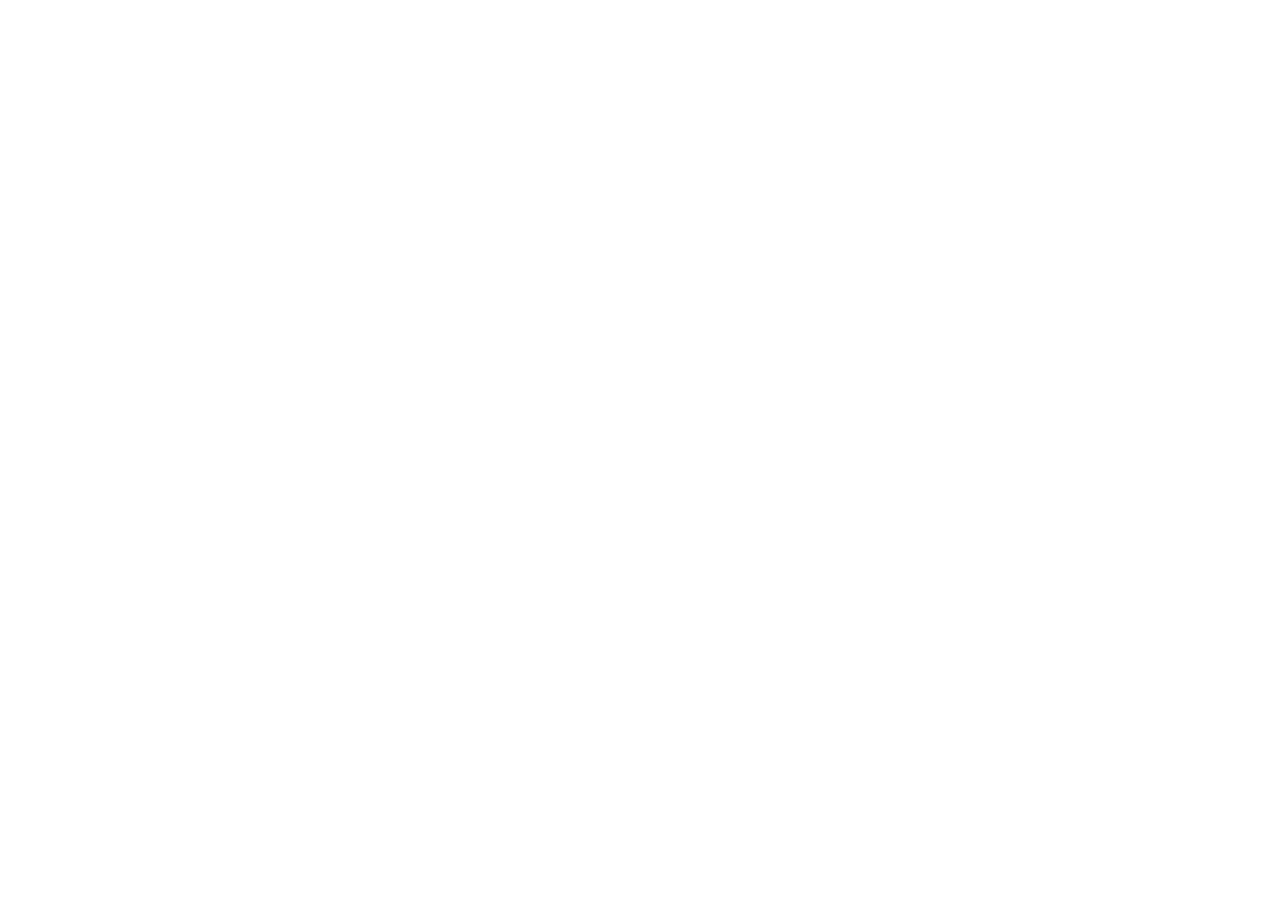
==== about/index.html @ 2a62a92e "Add About page shell" ====
<!doctype html><html lang="en"><head><meta charset="utf-8"><meta name="viewport" content="width=device-width,initial-scale=1"><meta name="description" content="About domdanic: streaming, music training, technical tinkering, and Marine Corps service."><meta name="robots" content="noindex,nofollow"><meta name="theme-color" content="#120d0b"><title>About | domdanic</title><link rel="stylesheet" href="../assets/css/styles.css"></head><body data-page="about" data-root="../"><main id="main-content"></main><script src="../assets/js/data.js"></script><script src="../assets/js/app.js"></script></body></html>
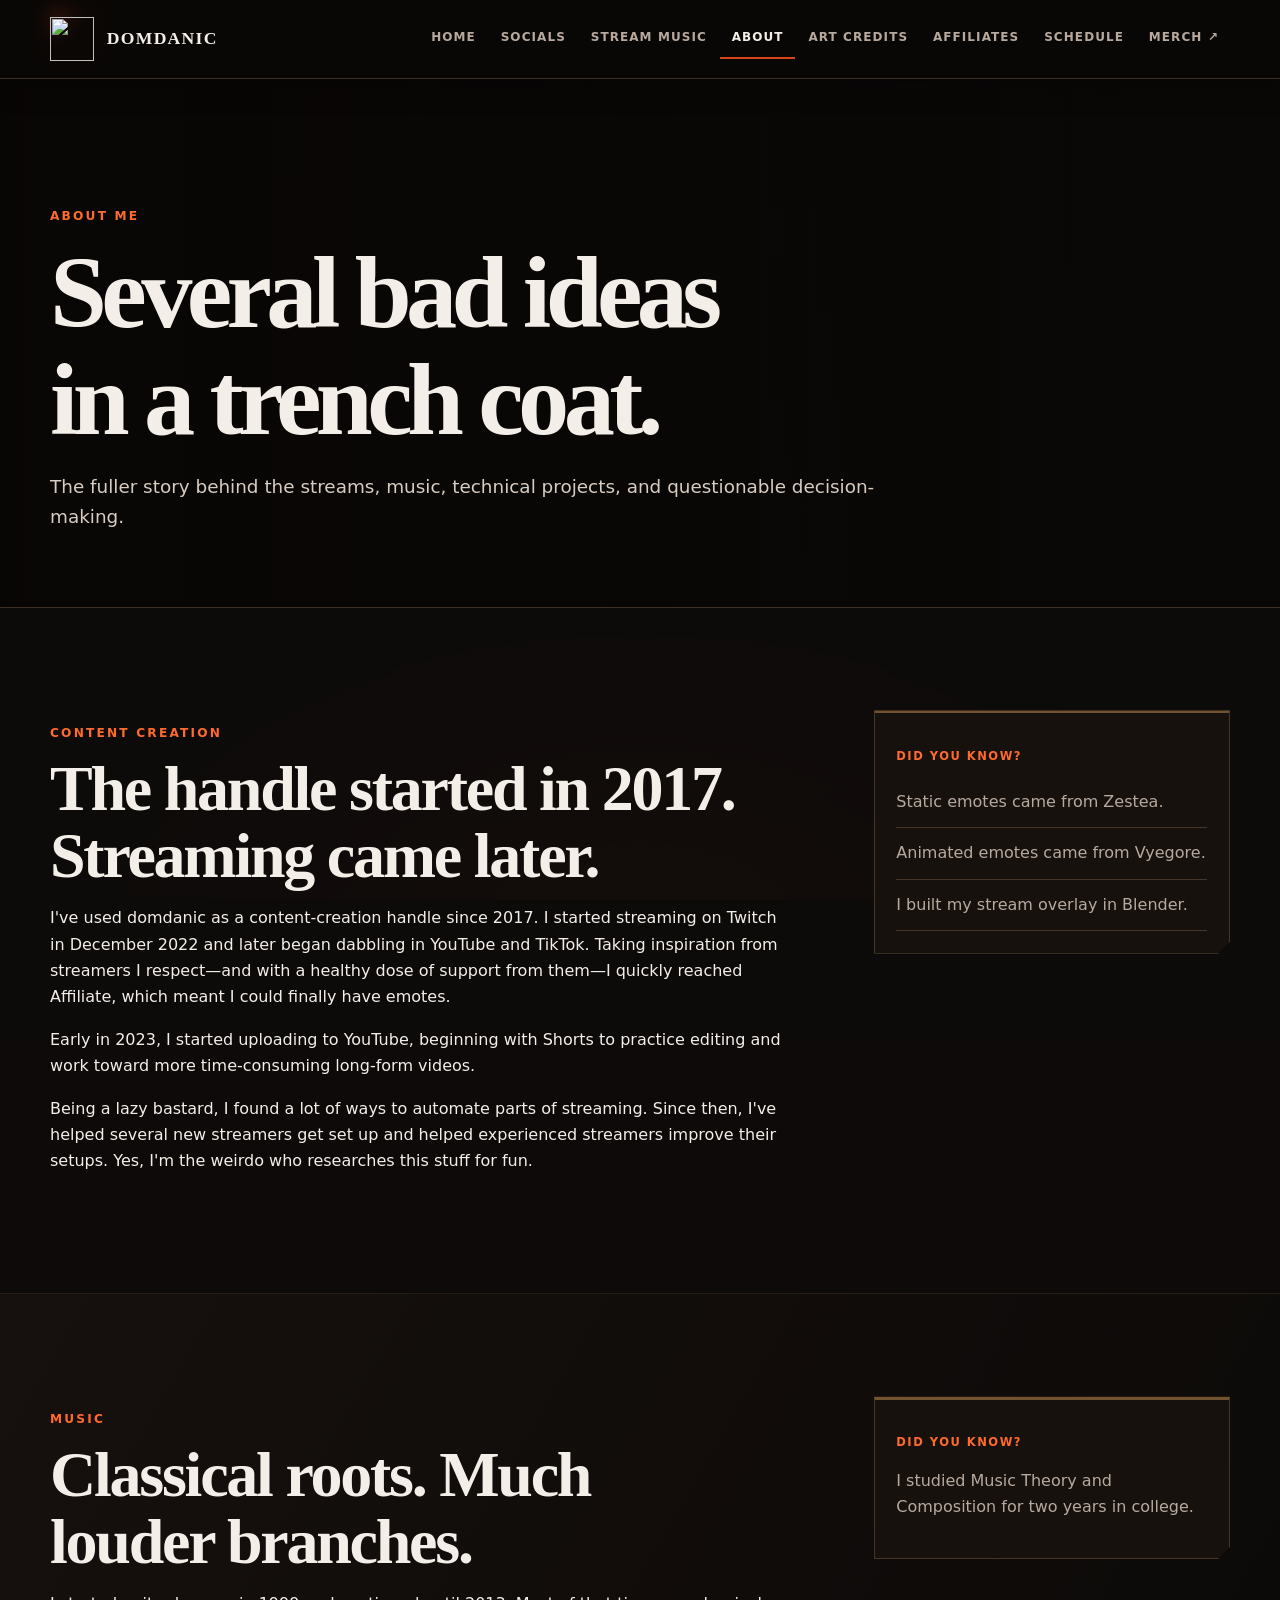
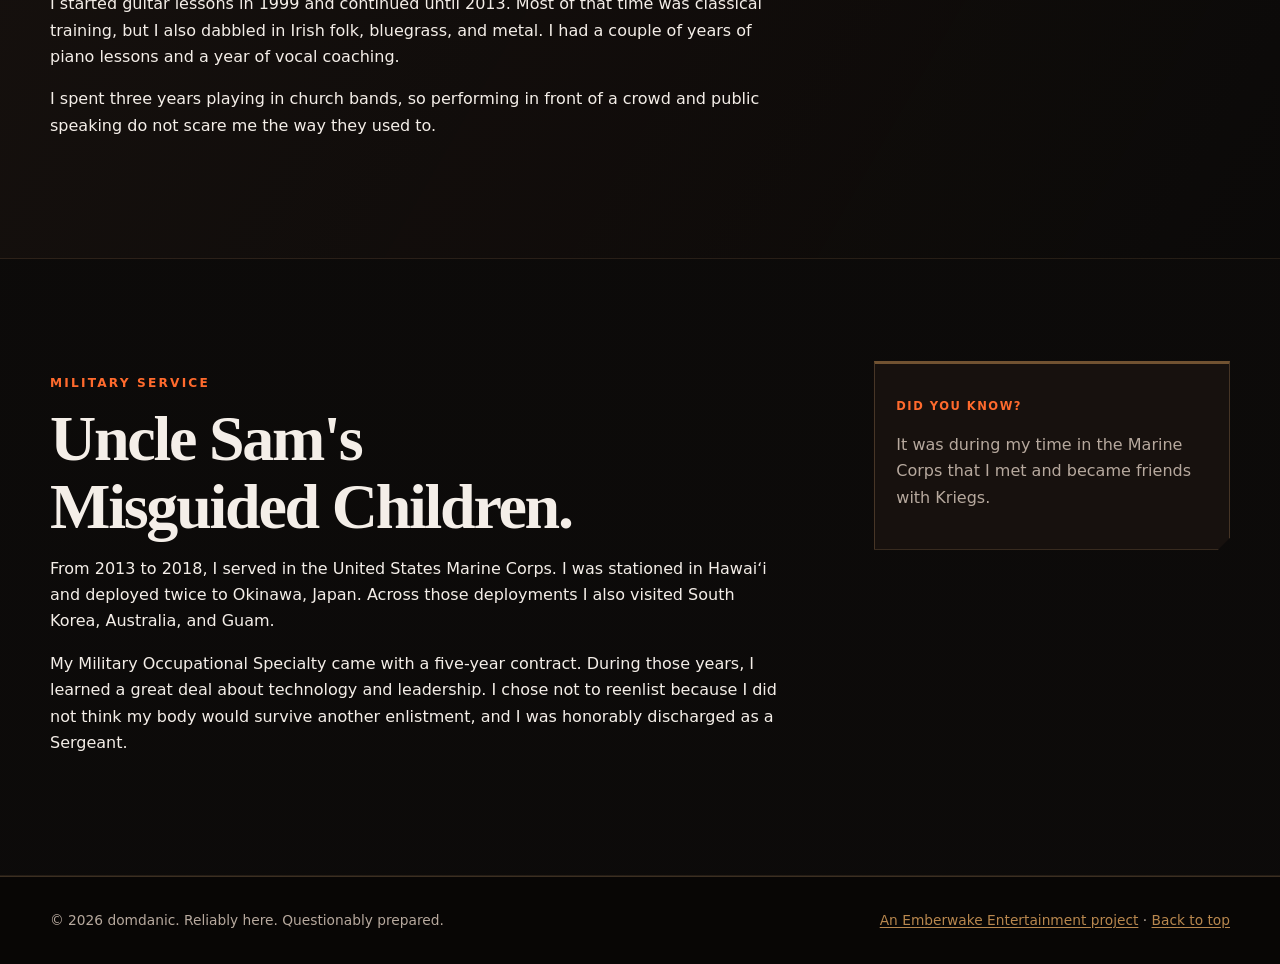
==== commit 1c9d412e: "Enable indexing for the about page" ====
--- a/about/index.html
+++ b/about/index.html
@@ -1 +1 @@
-<!doctype html><html lang="en"><head><meta charset="utf-8"><meta name="viewport" content="width=device-width,initial-scale=1"><meta name="description" content="About domdanic: streaming, music training, technical tinkering, and Marine Corps service."><meta name="robots" content="noindex,nofollow"><meta name="theme-color" content="#120d0b"><title>About | domdanic</title><link rel="stylesheet" href="../assets/css/styles.css"></head><body data-page="about" data-root="../"><main id="main-content"></main><script src="../assets/js/data.js"></script><script src="../assets/js/app.js"></script></body></html>+<!doctype html><html lang="en"><head><meta charset="utf-8"><meta name="viewport" content="width=device-width,initial-scale=1"><meta name="description" content="About domdanic: streaming, music training, technical tinkering, and Marine Corps service."><meta name="theme-color" content="#120d0b"><title>About | domdanic</title><link rel="stylesheet" href="../assets/css/styles.css"></head><body data-page="about" data-root="../"><main id="main-content"></main><script src="../assets/js/data.js"></script><script src="../assets/js/app.js"></script></body></html>
--- a/assets/css/styles.css
+++ b/assets/css/styles.css
@@ -0,0 +1,122 @@
+:root {
+  --ink: #f4eee8;
+  --muted: #b7a99e;
+  --coal: #0d0b0a;
+  --coal-2: #15110f;
+  --panel: rgba(24, 18, 15, 0.92);
+  --ember: #d7441c;
+  --ember-hot: #ff6a2d;
+  --bronze: #b8874e;
+  --line: rgba(225, 176, 123, 0.24);
+  --max: 1180px;
+  --shadow-up: 0 -18px 42px rgba(215, 68, 28, 0.14), 0 -4px 0 rgba(184, 135, 78, 0.16);
+}
+* { box-sizing: border-box; }
+html { scroll-behavior: smooth; background: var(--coal); }
+body {
+  margin: 0; color: var(--ink); background:
+    linear-gradient(rgba(13,11,10,.88), rgba(13,11,10,.96)),
+    url('https://domdanic.carrd.co/assets/images/image01.jpg?v=b6ec436c') center top / cover fixed;
+  font-family: Inter, ui-sans-serif, system-ui, -apple-system, BlinkMacSystemFont, "Segoe UI", sans-serif;
+  line-height: 1.65; min-height: 100vh;
+}
+body::after { content:""; position:fixed; z-index:-1; inset:auto 0 0; height:36vh; pointer-events:none; background:radial-gradient(ellipse at 50% 110%, rgba(255,85,27,.28), transparent 65%); }
+a { color: var(--bronze); text-underline-offset: .18em; }
+a:hover, a:focus-visible { color: var(--ember-hot); }
+img { max-width:100%; }
+.shell { width:min(calc(100% - 2rem), var(--max)); margin-inline:auto; }
+.skip-link { position:fixed; left:1rem; top:-5rem; z-index:1000; background:var(--ink); color:var(--coal); padding:.75rem 1rem; }
+.skip-link:focus { top:1rem; }
+.site-header { position:sticky; top:0; z-index:50; border-bottom:1px solid var(--line); background:rgba(9,7,6,.9); backdrop-filter:blur(14px); box-shadow:0 10px 28px rgba(0,0,0,.24); }
+.header-grid { min-height:78px; display:grid; grid-template-columns:auto 1fr; gap:1.5rem; align-items:center; }
+.brand { display:flex; align-items:center; gap:.8rem; color:var(--ink); text-decoration:none; font-weight:900; letter-spacing:.08em; text-transform:uppercase; }
+.brand-logo { width:44px; height:44px; object-fit:contain; filter:drop-shadow(0 -7px 10px rgba(215,68,28,.35)); }
+.brand-word { font-family: Georgia, "Times New Roman", serif; font-size:1.1rem; }
+.site-nav { display:flex; justify-content:flex-end; align-items:center; flex-wrap:wrap; gap:.15rem; }
+.site-nav a { color:var(--muted); text-decoration:none; text-transform:uppercase; letter-spacing:.09em; font-size:.75rem; font-weight:800; padding:.6rem .7rem; border-bottom:2px solid transparent; }
+.site-nav a:hover,.site-nav a:focus-visible,.site-nav a[aria-current="page"] { color:var(--ink); border-color:var(--ember); }
+.nav-toggle { display:none; background:transparent; color:var(--ink); border:1px solid var(--line); padding:.6rem .8rem; font:inherit; font-weight:800; text-transform:uppercase; }
+.hero { min-height:72vh; display:grid; align-items:end; position:relative; overflow:hidden; border-bottom:1px solid var(--line); }
+.hero::before { content:""; position:absolute; inset:0; background:linear-gradient(90deg, rgba(8,6,5,.97) 0%, rgba(8,6,5,.78) 48%, rgba(8,6,5,.22) 100%), linear-gradient(0deg, rgba(215,68,28,.15), transparent 38%); }
+.hero-grid { position:relative; padding:clamp(5rem,11vw,9rem) 0 5rem; display:grid; grid-template-columns:minmax(0,1.2fr) minmax(250px,.6fr); gap:4rem; align-items:end; }
+.kicker,.eyebrow { color:var(--ember-hot); text-transform:uppercase; letter-spacing:.18em; font-weight:900; font-size:.76rem; }
+h1,h2,h3 { font-family:Georgia,"Times New Roman",serif; line-height:1.05; text-wrap:balance; }
+h1 { margin:.35rem 0 1rem; max-width:850px; font-size:clamp(3.4rem,9vw,8rem); letter-spacing:-.055em; }
+h2 { font-size:clamp(2.1rem,5vw,4.4rem); margin:.25rem 0 1rem; letter-spacing:-.035em; }
+h3 { font-size:1.45rem; margin:.2rem 0 .8rem; }
+p { max-width:72ch; }
+.hero-copy > p:not(.kicker) { font-size:clamp(1.05rem,2vw,1.3rem); color:#d9cec5; }
+.button-row { display:flex; flex-wrap:wrap; gap:.9rem; margin-top:1.8rem; }
+.button { display:inline-flex; align-items:center; justify-content:center; min-height:48px; padding:.8rem 1.15rem; color:var(--ink); background:linear-gradient(135deg,var(--ember),#7b2312); text-decoration:none; text-transform:uppercase; letter-spacing:.09em; font-size:.78rem; font-weight:900; border:1px solid rgba(255,148,96,.4); clip-path:polygon(0 0,calc(100% - 10px) 0,100% 10px,100% 100%,10px 100%,0 calc(100% - 10px)); box-shadow:0 -9px 20px rgba(215,68,28,.25); }
+.button.secondary { background:rgba(16,12,10,.78); border-color:var(--bronze); }
+.button:hover,.button:focus-visible { color:white; transform:translateY(-2px); }
+.hero-aside { padding:1.4rem; border:1px solid var(--line); border-left:3px solid var(--ember); background:rgba(13,10,8,.76); box-shadow:var(--shadow-up); clip-path:polygon(0 0,100% 0,100% calc(100% - 16px),calc(100% - 16px) 100%,0 100%); }
+.hero-aside ul { margin:0; padding-left:1.2rem; color:var(--muted); }
+.section { padding:clamp(4rem,8vw,7rem) 0; border-bottom:1px solid rgba(225,176,123,.11); }
+.section-alt { background:linear-gradient(120deg,rgba(23,17,14,.92),rgba(11,9,8,.82)); }
+.section-head { display:grid; grid-template-columns:minmax(0,1fr) minmax(260px,.55fr); gap:2rem; align-items:end; margin-bottom:2rem; }
+.lead { color:#d8ccc2; font-size:1.15rem; }
+.grid { display:grid; gap:1.1rem; }
+.grid-2 { grid-template-columns:repeat(2,minmax(0,1fr)); }
+.grid-3 { grid-template-columns:repeat(3,minmax(0,1fr)); }
+.card { min-width:0; padding:1.35rem; border:1px solid var(--line); border-top:3px solid rgba(184,135,78,.56); background:var(--panel); box-shadow:var(--shadow-up); clip-path:polygon(0 0,100% 0,100% calc(100% - 12px),calc(100% - 12px) 100%,0 100%); }
+.card p { color:var(--muted); }
+.card .meta { color:var(--ember-hot); font-size:.72rem; text-transform:uppercase; letter-spacing:.13em; font-weight:900; }
+.link-card { color:inherit; text-decoration:none; transition:.16s ease; }
+.link-card:hover,.link-card:focus-visible { color:inherit; border-color:var(--ember); transform:translateY(-3px); }
+.link-card h3,.compact-title { overflow-wrap:anywhere; word-break:break-word; }
+.compact-title { font-size:clamp(1rem,2vw,1.22rem); line-height:1.12; }
+.affiliate-card { overflow:hidden; }
+.discount-code { max-width:100%; font-size:clamp(1.45rem,4vw,2.55rem); letter-spacing:-.035em; overflow-wrap:anywhere; word-break:break-word; }
+.page-hero { padding:clamp(5rem,9vw,8rem) 0 3.5rem; border-bottom:1px solid var(--line); background:linear-gradient(90deg,rgba(8,6,5,.96),rgba(8,6,5,.56)); }
+.page-hero h1 { font-size:clamp(3.2rem,8vw,6.8rem); }
+.split { display:grid; grid-template-columns:minmax(0,1fr) minmax(260px,.45fr); gap:2rem; align-items:start; }
+.fact-list { list-style:none; padding:0; margin:0; }
+.fact-list li { padding:.75rem 0; border-bottom:1px solid var(--line); color:var(--muted); }
+.warning { padding:1rem 1.2rem; border-left:4px solid var(--ember); background:rgba(80,25,12,.28); color:#ecd7cb; }
+.timezone-notice { padding:1rem 1.2rem; margin-bottom:1rem; border-left:4px solid var(--bronze); background:rgba(65,43,23,.3); color:#e2d3c7; }
+.filter-bar { position:sticky; top:78px; z-index:20; display:grid; grid-template-columns:minmax(180px,1fr) minmax(180px,.45fr); gap:.8rem; padding:1rem; margin:0 0 1.5rem; border:1px solid var(--line); background:rgba(12,9,8,.94); box-shadow:0 -10px 28px rgba(215,68,28,.1); }
+input,select { width:100%; padding:.85rem .95rem; background:#0c0908; color:var(--ink); border:1px solid var(--line); border-radius:0; font:inherit; }
+.artist-grid { display:grid; grid-template-columns:repeat(3,minmax(0,1fr)); gap:.8rem; }
+.artist-card { padding:1rem; border:1px solid rgba(225,176,123,.17); border-left:3px solid #5e3423; background:rgba(20,15,13,.88); min-height:180px; display:flex; flex-direction:column; box-shadow:0 -8px 20px rgba(215,68,28,.06); }
+.artist-card h3 { font-size:1.12rem; }
+.artist-links { margin-top:auto; display:flex; flex-wrap:wrap; gap:.45rem; }
+.artist-links a { font-size:.72rem; text-transform:uppercase; letter-spacing:.08em; font-weight:900; padding:.34rem .5rem; border:1px solid var(--line); text-decoration:none; }
+.tags { display:flex; flex-wrap:wrap; gap:.35rem; margin:.6rem 0 1rem; }
+.tag { font-size:.68rem; color:#d7c5b5; border:1px solid rgba(184,135,78,.28); padding:.18rem .38rem; text-transform:uppercase; letter-spacing:.06em; }
+.result-count { color:var(--muted); margin:.5rem 0 1rem; }
+.credit-list { display:grid; gap:.75rem; }
+.credit-row { display:grid; grid-template-columns:minmax(180px,.45fr) minmax(180px,.45fr) minmax(240px,1fr); gap:1rem; align-items:start; padding:1rem 0; border-bottom:1px solid var(--line); }
+.credit-row .asset { font-weight:900; color:var(--ink); }
+.credit-row .note { color:var(--muted); font-size:.9rem; }
+.schedule-table { width:100%; border-collapse:collapse; background:rgba(18,14,12,.88); }
+.schedule-table th,.schedule-table td { text-align:left; vertical-align:top; padding:1rem; border:1px solid var(--line); }
+.schedule-table th { color:var(--ember-hot); text-transform:uppercase; letter-spacing:.09em; font-size:.78rem; }
+.schedule-time { font-variant-numeric:tabular-nums; }
+.site-footer { padding:2rem 0; background:#080605; border-top:1px solid var(--line); }
+.footer-grid { display:flex; justify-content:space-between; gap:2rem; color:var(--muted); font-size:.86rem; }
+.footer-grid p { margin:0; }
+.empty { padding:2rem; text-align:center; color:var(--muted); border:1px dashed var(--line); }
+@media (max-width:900px) {
+  .header-grid { grid-template-columns:1fr auto; }
+  .nav-toggle { display:block; }
+  .site-nav { display:none; grid-column:1/-1; justify-content:flex-start; padding-bottom:1rem; }
+  .site-nav.open { display:flex; }
+  .hero-grid,.section-head,.split { grid-template-columns:1fr; }
+  .hero { min-height:auto; }
+  .artist-grid,.grid-3 { grid-template-columns:repeat(2,minmax(0,1fr)); }
+}
+@media (max-width:620px) {
+  .brand-word { display:none; }
+  .site-nav { flex-direction:column; align-items:stretch; }
+  .site-nav a { padding:.65rem 0; }
+  .grid-2,.grid-3,.artist-grid,.filter-bar { grid-template-columns:1fr; }
+  .credit-row { grid-template-columns:1fr; gap:.25rem; }
+  .schedule-table,.schedule-table tbody,.schedule-table tr,.schedule-table th,.schedule-table td { display:block; }
+  .schedule-table thead { display:none; }
+  .schedule-table tr { margin-bottom:1rem; border:1px solid var(--line); }
+  .schedule-table td { border:0; border-bottom:1px solid var(--line); }
+  .schedule-table td::before { content:attr(data-label); display:block; color:var(--ember-hot); text-transform:uppercase; letter-spacing:.08em; font-size:.7rem; font-weight:900; margin-bottom:.25rem; }
+  .footer-grid { flex-direction:column; }
+}
+@media (prefers-reduced-motion:reduce){*{scroll-behavior:auto!important;transition:none!important}}
